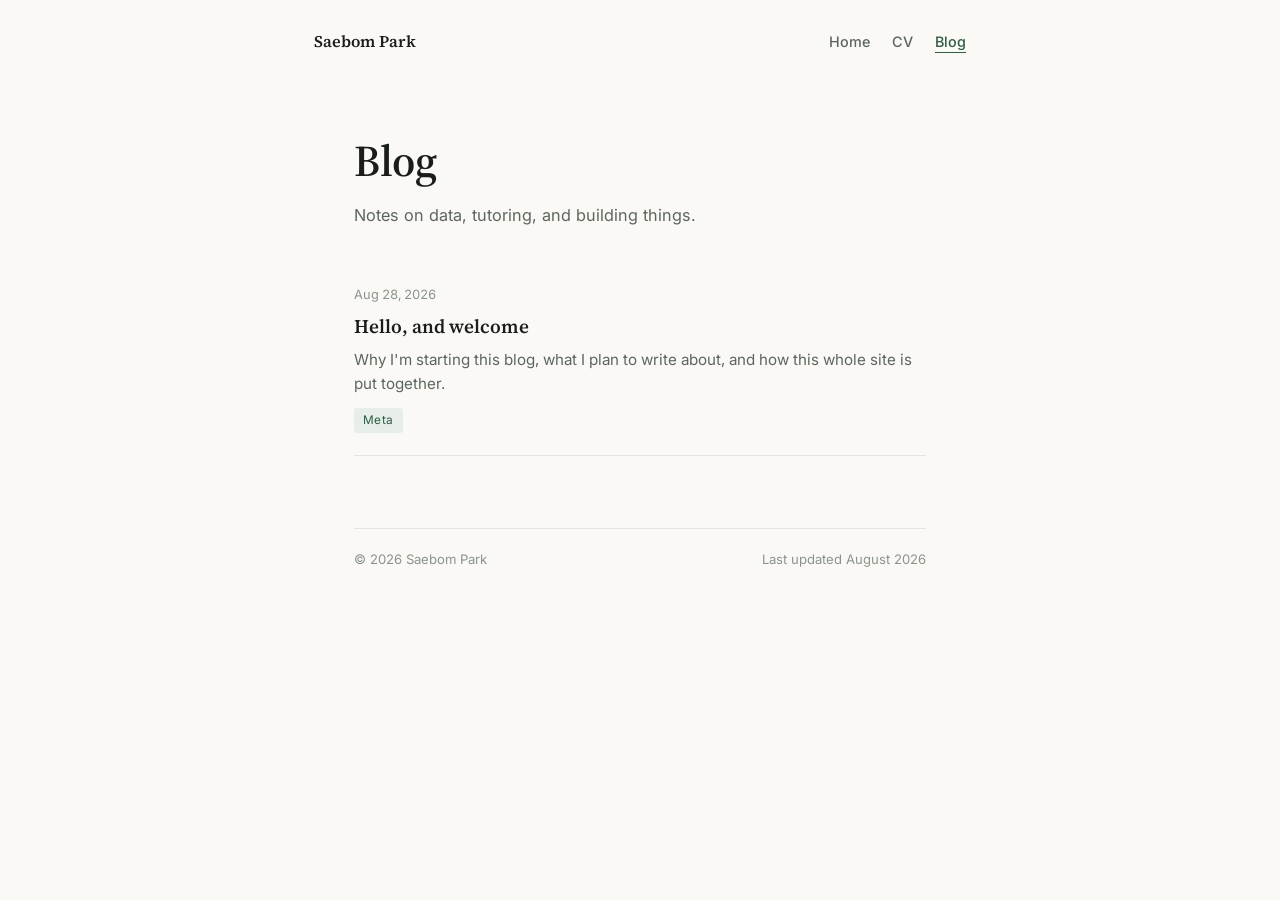
==== blog.html @ c8ba6e71 "Add files via upload" ====
<!DOCTYPE html>
<html lang="en">
<head>
<meta charset="UTF-8">
<meta name="viewport" content="width=device-width, initial-scale=1.0">
<title>Blog — Saebom Park</title>
<meta name="description" content="Writing by Saebom Park.">
<link rel="preconnect" href="https://fonts.googleapis.com">
<link rel="preconnect" href="https://fonts.gstatic.com" crossorigin>
<link href="https://fonts.googleapis.com/css2?family=Source+Serif+4:wght@400;600;700&family=Inter:ital,wght@0,400;0,500;0,600;1,400&display=swap" rel="stylesheet">
<link rel="stylesheet" href="style.css">
</head>
<body>

<nav class="nav">
  <a class="nav__brand" href="index.html">Saebom Park</a>
  <ul class="nav__links">
    <li><a href="index.html">Home</a></li>
    <li><a href="cv.html">CV</a></li>
    <li><a href="blog.html" aria-current="page">Blog</a></li>
  </ul>
</nav>

<main class="page page--narrow">

  <header class="masthead">
    <h1 class="masthead__name">Blog</h1>
    <p class="masthead__role">Notes on data, tutoring, and building things.</p>
  </header>

  <div class="blog-list" id="blog-list">
    <p class="blog-empty">Loading posts…</p>
  </div>

  <footer class="page__footer">
    <span>© 2026 Saebom Park</span>
    <span>Last updated August 2026</span>
  </footer>

</main>

<script src="posts-data.js"></script>
<script>
  (function () {
    const list = document.getElementById("blog-list");
    const posts = (window.POSTS || [])
      .slice()
      .sort((a, b) => new Date(b.date) - new Date(a.date));

    if (posts.length === 0) {
      list.innerHTML = '<p class="blog-empty">No posts yet — check back soon.</p>';
      return;
    }

    const formatter = new Intl.DateTimeFormat("en-US", {
      year: "numeric",
      month: "short",
      day: "numeric",
    });

    list.innerHTML = posts
      .map((post) => {
        const displayDate = formatter.format(new Date(post.date + "T00:00:00"));
        const tag = post.tag
          ? `<span class="post-card__tag">${post.tag}</span>`
          : "";
        return `
          <a class="post-card" href="posts/${post.slug}.html">
            <div class="post-card__date">${displayDate}</div>
            <h2 class="post-card__title">${post.title}</h2>
            <p class="post-card__excerpt">${post.excerpt}</p>
            ${tag}
          </a>
        `;
      })
      .join("");
  })();
</script>

</body>
</html>
---- style.css ----
/* ==========================================================================
   Saebom Park — CV / About page
   Design: warm-neutral paper ground, deep pine accent, serif display
   paired with a data-friendly sans for meta and body text.
   ========================================================================== */

:root {
  --bg: #faf9f6;
  --surface: #ffffff;
  --text: #1a1d1a;
  --text-muted: #5c665e;
  --text-faint: #8b948c;
  --accent: #2f5d45;
  --accent-soft: #e7eee9;
  --border: #e2e5df;
  --border-strong: #c9cec4;

  --font-display: "Source Serif 4", Georgia, "Times New Roman", serif;
  --font-body: "Inter", -apple-system, BlinkMacSystemFont, "Segoe UI", sans-serif;

  --content-width: 700px;
}

@media (prefers-color-scheme: dark) {
  :root:not([data-theme="light"]) {
    --bg: #141613;
    --surface: #1a1d19;
    --text: #ebeee9;
    --text-muted: #9aa59c;
    --text-faint: #6d766e;
    --accent: #7fbb9b;
    --accent-soft: #1e2721;
    --border: #2a2f28;
    --border-strong: #3a4137;
  }
}

:root[data-theme="dark"] {
  --bg: #141613;
  --surface: #1a1d19;
  --text: #ebeee9;
  --text-muted: #9aa59c;
  --text-faint: #6d766e;
  --accent: #7fbb9b;
  --accent-soft: #1e2721;
  --border: #2a2f28;
  --border-strong: #3a4137;
}

* {
  box-sizing: border-box;
}

html {
  -webkit-text-size-adjust: 100%;
}

body {
  margin: 0;
  background: var(--bg);
  color: var(--text);
  font-family: var(--font-body);
  font-size: 16px;
  line-height: 1.6;
  -webkit-font-smoothing: antialiased;
}

a {
  color: var(--accent);
  text-decoration-color: var(--border-strong);
  text-underline-offset: 3px;
}

a:hover,
a:focus-visible {
  text-decoration-color: var(--accent);
}

a:focus-visible,
button:focus-visible {
  outline: 2px solid var(--accent);
  outline-offset: 3px;
  border-radius: 2px;
}

::selection {
  background: var(--accent-soft);
  color: var(--accent);
}

.page {
  max-width: var(--content-width);
  margin: 0 auto;
  padding: 72px 24px 96px;
}

.page--narrow {
  --content-width: 620px;
}

/* ---------- Nav ---------- */

.nav {
  max-width: var(--content-width);
  margin: 0 auto;
  padding: 28px 24px 0;
  display: flex;
  align-items: center;
  justify-content: space-between;
  font-size: 0.9rem;
}

.nav__brand {
  font-family: var(--font-display);
  font-weight: 600;
  font-size: 1.02rem;
  color: var(--text);
  text-decoration: none;
}

.nav__brand:hover {
  text-decoration-color: var(--accent);
}

.nav__links {
  display: flex;
  gap: 22px;
  list-style: none;
  margin: 0;
  padding: 0;
}

.nav__links a {
  color: var(--text-muted);
  font-weight: 500;
  text-decoration: none;
}

.nav__links a:hover {
  color: var(--accent);
}

.nav__links a[aria-current="page"] {
  color: var(--accent);
  border-bottom: 1px solid var(--accent);
  padding-bottom: 2px;
}

@media (max-width: 560px) {
  .nav {
    padding: 24px 20px 0;
  }

  .nav__links {
    gap: 16px;
  }
}

/* ---------- Hero (landing page) ---------- */

.hero {
  padding-top: 8px;
  margin-bottom: 8px;
}

.hero__eyebrow {
  font-size: 0.8rem;
  font-weight: 600;
  letter-spacing: 0.12em;
  text-transform: uppercase;
  color: var(--accent);
  margin: 0 0 14px;
}

.hero__name {
  font-family: var(--font-display);
  font-weight: 600;
  font-size: clamp(2.3rem, 6vw, 3.1rem);
  letter-spacing: -0.01em;
  margin: 0 0 18px;
  text-wrap: balance;
}

.hero__bio {
  font-size: 1.05rem;
  line-height: 1.7;
  color: var(--text-muted);
  max-width: 56ch;
  margin: 0 0 30px;
}

.hero__bio strong {
  color: var(--text);
  font-weight: 600;
}

.hero__actions {
  display: flex;
  flex-wrap: wrap;
  gap: 12px;
  margin-bottom: 34px;
}

.button {
  display: inline-flex;
  align-items: center;
  gap: 6px;
  padding: 10px 18px;
  border-radius: 4px;
  font-size: 0.92rem;
  font-weight: 500;
  text-decoration: none;
  border: 1px solid var(--border-strong);
  color: var(--text);
}

.button:hover {
  border-color: var(--accent);
  color: var(--accent);
  text-decoration: none;
}

.button--primary {
  background: var(--accent);
  border-color: var(--accent);
  color: var(--surface);
}

.button--primary:hover {
  background: var(--accent);
  opacity: 0.9;
  color: var(--surface);
}

.hero__meta {
  display: flex;
  flex-wrap: wrap;
  gap: 6px 14px;
  font-size: 0.9rem;
  color: var(--text-muted);
  padding: 20px 0 0;
  margin: 0;
  list-style: none;
  border-top: 1px solid var(--border);
}

.hero__meta li {
  display: flex;
  align-items: center;
}

.hero__meta li:not(:last-child)::after {
  content: "";
  display: inline-block;
  width: 3px;
  height: 3px;
  border-radius: 50%;
  background: var(--border-strong);
  margin-left: 14px;
}

.hero__meta a {
  color: var(--text);
  font-weight: 500;
}

/* ---------- Blog list ---------- */

.blog-list {
  display: flex;
  flex-direction: column;
}

.post-card {
  display: block;
  padding: 22px 0;
  border-bottom: 1px solid var(--border);
  text-decoration: none;
  color: inherit;
}

.post-card:first-child {
  padding-top: 0;
}

.post-card__date {
  font-size: 0.8rem;
  color: var(--text-faint);
  font-variant-numeric: tabular-nums;
  margin-bottom: 6px;
}

.post-card__title {
  font-family: var(--font-display);
  font-weight: 600;
  font-size: 1.2rem;
  color: var(--text);
  margin: 0 0 6px;
}

.post-card:hover .post-card__title {
  color: var(--accent);
}

.post-card__excerpt {
  font-size: 0.95rem;
  color: var(--text-muted);
  max-width: 62ch;
  margin: 0 0 10px;
}

.post-card__tag {
  display: inline-block;
  font-size: 0.74rem;
  letter-spacing: 0.04em;
  color: var(--accent);
  background: var(--accent-soft);
  padding: 3px 9px;
  border-radius: 3px;
}

.blog-empty {
  color: var(--text-faint);
  font-size: 0.95rem;
  padding: 20px 0;
}

/* ---------- Post article ---------- */

.post-header {
  margin-bottom: 40px;
}

.post-header__back {
  display: inline-block;
  font-size: 0.88rem;
  color: var(--text-muted);
  text-decoration: none;
  margin-bottom: 22px;
}

.post-header__back:hover {
  color: var(--accent);
}

.post-header__meta {
  display: flex;
  align-items: center;
  gap: 12px;
  font-size: 0.85rem;
  color: var(--text-faint);
  margin-bottom: 12px;
  font-variant-numeric: tabular-nums;
}

.post-header__title {
  font-family: var(--font-display);
  font-weight: 600;
  font-size: clamp(1.9rem, 5vw, 2.4rem);
  letter-spacing: -0.01em;
  margin: 0;
  text-wrap: balance;
}

.post-content {
  font-size: 1.04rem;
  line-height: 1.75;
  color: var(--text);
}

.post-content p {
  margin: 0 0 22px;
  max-width: 66ch;
}

.post-content h2 {
  font-family: var(--font-display);
  font-size: 1.35rem;
  font-weight: 600;
  margin: 40px 0 16px;
}

.post-content h3 {
  font-family: var(--font-display);
  font-size: 1.12rem;
  font-weight: 600;
  margin: 32px 0 12px;
}

.post-content ul,
.post-content ol {
  margin: 0 0 22px;
  padding-left: 22px;
  max-width: 66ch;
  color: var(--text);
}

.post-content li {
  margin-bottom: 8px;
}

.post-content a {
  font-weight: 500;
}

.post-content code {
  font-family: "SFMono-Regular", Consolas, "Liberation Mono", Menlo, monospace;
  font-size: 0.9em;
  background: var(--accent-soft);
  color: var(--accent);
  padding: 2px 6px;
  border-radius: 3px;
}

.post-content blockquote {
  margin: 28px 0;
  padding: 4px 0 4px 20px;
  border-left: 2px solid var(--accent);
  color: var(--text-muted);
  font-style: italic;
}

/* ---------- Header ---------- */

.masthead {
  margin-bottom: 56px;
}

.masthead__name {
  font-family: var(--font-display);
  font-weight: 600;
  font-size: clamp(2.1rem, 5vw, 2.75rem);
  letter-spacing: -0.01em;
  margin: 0 0 6px;
  text-wrap: balance;
}

.masthead__role {
  font-family: var(--font-body);
  font-size: 1.02rem;
  color: var(--text-muted);
  margin: 0 0 20px;
}

.masthead__meta {
  display: flex;
  flex-wrap: wrap;
  gap: 6px 14px;
  font-size: 0.92rem;
  color: var(--text-muted);
  padding: 0;
  margin: 0;
  list-style: none;
  font-variant-numeric: tabular-nums;
}

.masthead__meta li {
  display: flex;
  align-items: center;
  gap: 14px;
}

.masthead__meta li:not(:last-child)::after {
  content: "";
  display: inline-block;
  width: 3px;
  height: 3px;
  border-radius: 50%;
  background: var(--border-strong);
  margin-left: 14px;
}

.masthead__meta a {
  color: var(--text);
  font-weight: 500;
}

/* ---------- Sections ---------- */

.section {
  margin-top: 48px;
}

.section__title {
  font-family: var(--font-body);
  font-size: 0.78rem;
  font-weight: 600;
  letter-spacing: 0.12em;
  text-transform: uppercase;
  color: var(--accent);
  margin: 0 0 20px;
  padding-bottom: 10px;
  border-bottom: 1px solid var(--border);
}

.entries {
  display: flex;
  flex-direction: column;
  gap: 26px;
}

.entry {
  display: grid;
  grid-template-columns: 130px 1fr;
  gap: 4px 24px;
}

.entry__date {
  font-size: 0.8rem;
  color: var(--text-faint);
  font-variant-numeric: tabular-nums;
  padding-top: 3px;
  white-space: nowrap;
}

.entry__body {
  min-width: 0;
}

.entry__heading {
  display: flex;
  flex-wrap: wrap;
  align-items: baseline;
  gap: 0 8px;
  margin-bottom: 3px;
}

.entry__role {
  font-family: var(--font-display);
  font-weight: 600;
  font-size: 1.04rem;
  color: var(--text);
}

.entry__org {
  font-size: 0.92rem;
  color: var(--text-muted);
  font-style: italic;
}

.entry__desc {
  margin: 4px 0 0;
  color: var(--text-muted);
  font-size: 0.95rem;
  max-width: 62ch;
}

.entry__tag {
  display: inline-block;
  margin-top: 8px;
  font-size: 0.74rem;
  letter-spacing: 0.04em;
  color: var(--accent);
  background: var(--accent-soft);
  padding: 3px 9px;
  border-radius: 3px;
}

/* ---------- Footer ---------- */

.page__footer {
  margin-top: 72px;
  padding-top: 20px;
  border-top: 1px solid var(--border);
  display: flex;
  justify-content: space-between;
  flex-wrap: wrap;
  gap: 8px;
  font-size: 0.82rem;
  color: var(--text-faint);
}

/* ---------- Responsive ---------- */

@media (max-width: 560px) {
  .page {
    padding: 48px 20px 72px;
  }

  .entry {
    grid-template-columns: 1fr;
    gap: 2px;
  }

  .entry__date {
    padding-top: 0;
    order: -1;
  }
}

/* ---------- Print ---------- */

@media print {
  body {
    background: #fff;
    color: #000;
  }

  .page {
    padding: 0.4in 0;
    max-width: none;
  }

  .section__title {
    color: #000;
  }
}

@media (prefers-reduced-motion: reduce) {
  * {
    animation: none !important;
    transition: none !important;
  }
}
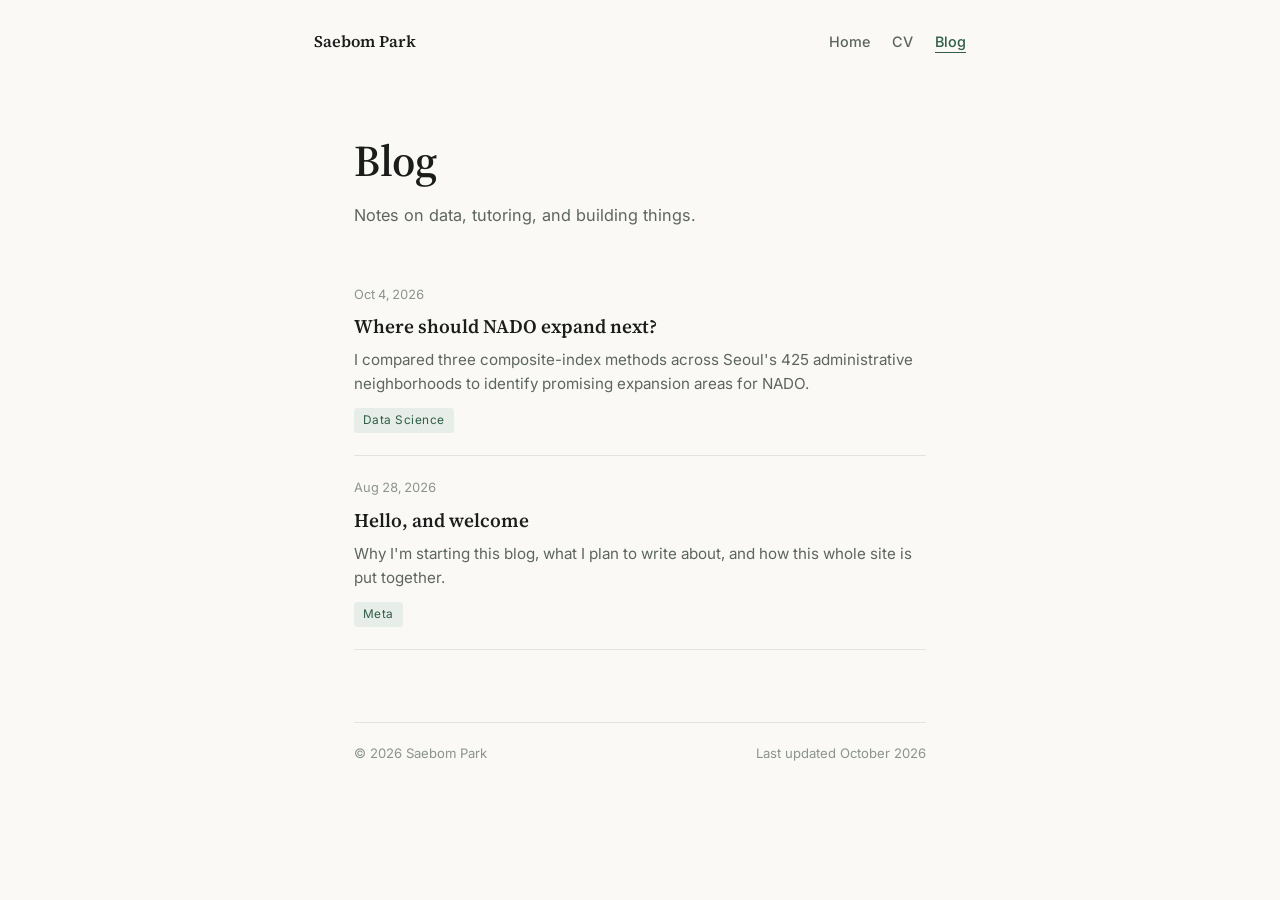
==== commit cad9978f: "Add files via upload" ====
--- a/blog.html
+++ b/blog.html
@@ -34,7 +34,7 @@
 
   <footer class="page__footer">
     <span>© 2026 Saebom Park</span>
-    <span>Last updated August 2026</span>
+    <span>Last updated October 2026</span>
   </footer>
 
 </main>
--- a/style.css
+++ b/style.css
@@ -362,6 +362,15 @@
   text-wrap: balance;
 }
 
+.post-header__dek {
+  margin: 14px 0 0;
+  max-width: 58ch;
+  color: var(--text-muted);
+  font-family: var(--font-display);
+  font-size: 1.08rem;
+  line-height: 1.55;
+}
+
 .post-content {
   font-size: 1.04rem;
   line-height: 1.75;
@@ -418,6 +427,119 @@
   border-left: 2px solid var(--accent);
   color: var(--text-muted);
   font-style: italic;
+}
+
+.post-metrics {
+  display: grid;
+  grid-template-columns: repeat(4, minmax(0, 1fr));
+  gap: 1px;
+  margin: 32px 0 38px;
+  overflow: hidden;
+  border: 1px solid var(--border);
+  border-radius: 6px;
+  background: var(--border);
+}
+
+.post-metrics div {
+  padding: 16px 10px;
+  background: var(--surface);
+  text-align: center;
+}
+
+.post-metrics strong,
+.post-metrics span {
+  display: block;
+}
+
+.post-metrics strong {
+  color: var(--accent);
+  font-family: var(--font-display);
+  font-size: 1.35rem;
+}
+
+.post-metrics span {
+  margin-top: 2px;
+  color: var(--text-muted);
+  font-size: 0.72rem;
+  line-height: 1.35;
+}
+
+.post-figure {
+  margin: 34px 0;
+}
+
+.post-figure--wide,
+.post-table-wrap--wide {
+  position: relative;
+  left: 50%;
+  width: min(1040px, calc(100vw - 48px));
+  transform: translateX(-50%);
+}
+
+.post-figure img {
+  display: block;
+  width: 100%;
+  height: auto;
+  border: 1px solid var(--border);
+  border-radius: 6px;
+  background: #fbfaf7;
+}
+
+.post-figure figcaption {
+  margin-top: 10px;
+  color: var(--text-faint);
+  font-size: 0.8rem;
+  line-height: 1.55;
+}
+
+.post-table-wrap {
+  margin: 26px 0 30px;
+  overflow-x: auto;
+  border: 1px solid var(--border);
+  border-radius: 6px;
+  background: var(--surface);
+}
+
+.post-table {
+  width: 100%;
+  border-collapse: collapse;
+  font-size: 0.78rem;
+  line-height: 1.5;
+}
+
+.post-table th,
+.post-table td {
+  padding: 12px 14px;
+  border-bottom: 1px solid var(--border);
+  text-align: left;
+  vertical-align: top;
+}
+
+.post-table th {
+  color: var(--accent);
+  background: var(--accent-soft);
+  font-weight: 600;
+}
+
+.post-table tbody tr:last-child td {
+  border-bottom: 0;
+}
+
+.post-table--ranking td:nth-child(2),
+.post-table--ranking td:nth-child(3) {
+  min-width: 310px;
+}
+
+.post-download {
+  margin-top: 36px !important;
+  padding: 18px 20px;
+  border: 1px solid var(--border-strong);
+  border-radius: 6px;
+  background: var(--surface);
+}
+
+.post-download a {
+  text-decoration: none;
 }
 
 /* ---------- Header ---------- */
@@ -586,6 +708,15 @@
     padding-top: 0;
     order: -1;
   }
+
+  .post-metrics {
+    grid-template-columns: repeat(2, minmax(0, 1fr));
+  }
+
+  .post-figure--wide,
+  .post-table-wrap--wide {
+    width: calc(100vw - 32px);
+  }
 }
 
 /* ---------- Print ---------- */
